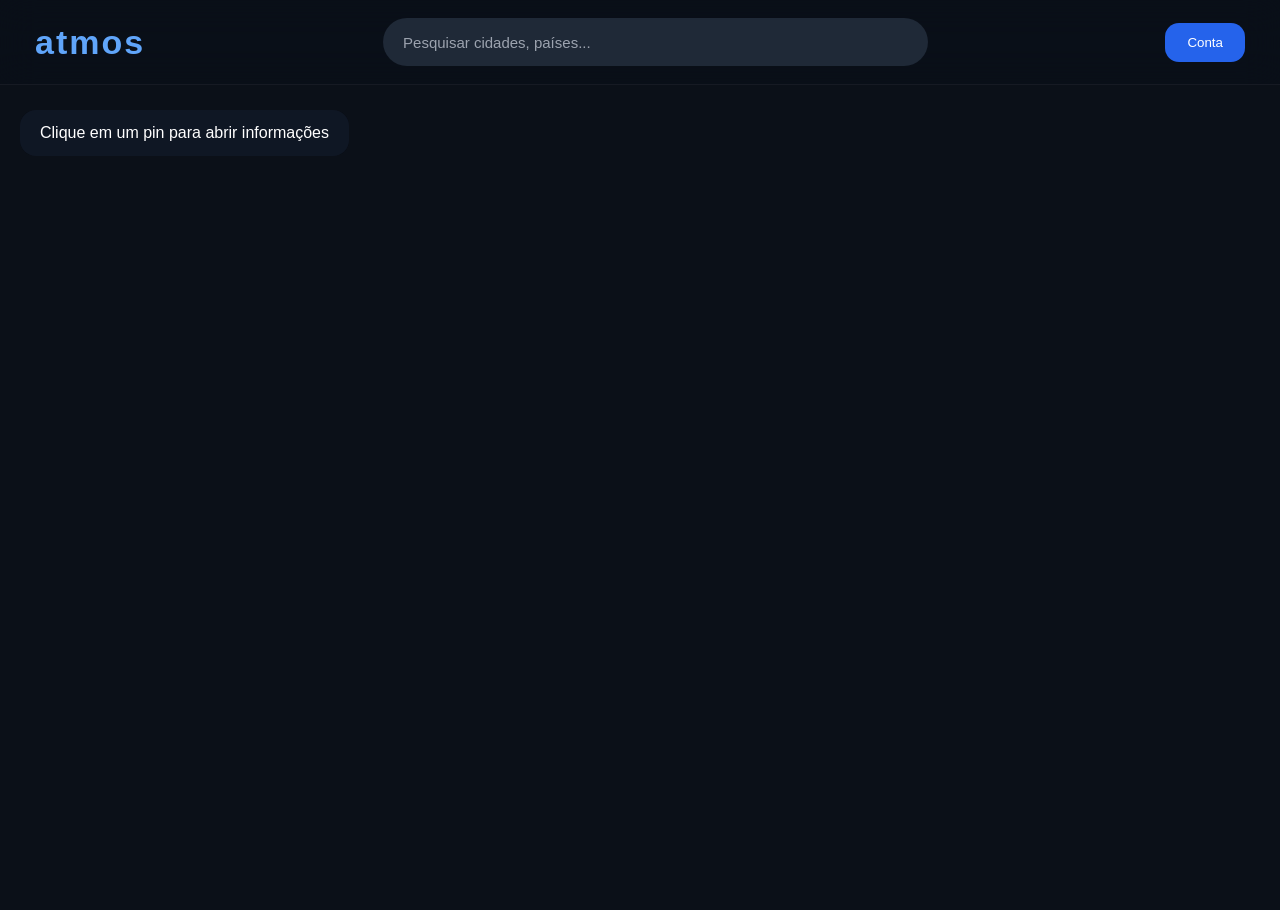
==== index.html @ 58d484d8 "primieira versão do atmos" ====
<!DOCTYPE html>
<html lang="pt-BR">

<head>

  <meta charset="UTF-8">

  <meta
    name="viewport"
    content="width=device-width, initial-scale=1.0"
  >

  <title>Atmos</title>

  <link
    rel="stylesheet"
    href="https://unpkg.com/leaflet/dist/leaflet.css"
  >

  <link
    rel="stylesheet"
    href="style.css"
  >

</head>

<body>

  <header class="navbar">

    <div class="logo-text">
      atmos
    </div>

    <input
      type="text"
      id="searchInput"
      placeholder="Pesquisar cidades, países..."
    >

    <div class="menu">

      <button class="account-btn">
        Conta
      </button>

    </div>

  </header>

  <div class="map-container">

    <div class="info-top">
      Clique em um pin para abrir informações
    </div>

    <div id="map"></div>

    <div
      class="floating-card"
      id="floatingCard"
    >

      <button id="closeCard">
        ✕
      </button>

      <img
        id="flag"
        src=""
        alt="Bandeira"
      >

      <h1 id="countryName">
        País
      </h1>

      <div class="card-grid">

        <div class="box">
          <span>Capital</span>
          <p id="capital">-</p>
        </div>

        <div class="box">
          <span>População</span>
          <p id="population">-</p>
        </div>

        <div class="box">
          <span>Região</span>
          <p id="region">-</p>
        </div>

        <div class="box">
          <span>Temperatura</span>
          <p id="temperature">-</p>
        </div>

        <div class="box">
          <span>Clima</span>
          <p id="weather">-</p>
        </div>

      </div>

    </div>

  </div>

  <script src="https://unpkg.com/leaflet/dist/leaflet.js"></script>

  <script src="script.js"></script>

</body>
</html>
---- style.css ----
*{
  margin:0;
  padding:0;
  box-sizing:border-box;
  font-family:Arial,sans-serif;
}

html,
body{
  width:100%;
  height:100%;
  overflow:hidden;
  background:#0b1018;
}

body{
  position:relative;
}

.navbar{

  width:100%;
  height:85px;

  position:absolute;

  top:0;
  left:0;

  z-index:9999;

  display:flex;
  align-items:center;
  justify-content:space-between;

  padding:0 35px;

  background:rgba(10,15,25,0.75);

  backdrop-filter:blur(18px);

  border-bottom:
    1px solid rgba(255,255,255,0.05);

}

.logo-text{

  font-size:34px;

  font-weight:700;

  letter-spacing:2px;

  color:#60a5fa;

  font-family:
    "Segoe UI",
    sans-serif;

}
#searchInput{

  width:45%;
  height:48px;

  border:none;
  outline:none;

  border-radius:30px;

  background:#1f2937;

  color:white;

  padding:0 20px;

  font-size:15px;

}

#searchInput::placeholder{
  color:#9ca3af;
}

.account-btn{

  border:none;

  background:#2563eb;

  color:white;

  padding:12px 22px;

  border-radius:14px;

  cursor:pointer;

}

.map-container{

  width:100%;
  height:100vh;

  position:relative;

}

#map{

  width:100%;
  height:100%;

}

/* INFO */

.info-top{

  position:absolute;

  top:110px;
  left:20px;

  z-index:999;

  background:rgba(17,24,39,0.92);

  color:white;

  padding:14px 20px;

  border-radius:16px;

  backdrop-filter:blur(10px);

}

/* CARD */

.floating-card{

  position:absolute;

  bottom:30px;
  left:50%;

  transform:
    translateX(-50%)
    translateY(40px);

  width:430px;

  background:rgba(17,24,39,0.96);

  border:1px solid rgba(255,255,255,0.08);

  border-radius:30px;

  padding:22px;

  color:white;

  z-index:9999;

  opacity:0;

  pointer-events:none;

  transition:0.4s;

}

.floating-card.active{

  opacity:1;

  transform:
    translateX(-50%)
    translateY(0px);

  pointer-events:auto;

}

.floating-card img{

  width:100%;
  height:190px;

  object-fit:cover;

  border-radius:18px;

  margin-bottom:15px;

}

.floating-card h1{

  margin-bottom:18px;

  font-size:28px;

}

.card-grid{

  display:grid;

  grid-template-columns:1fr 1fr;

  gap:15px;

}

.box{

  background:rgba(255,255,255,0.05);

  padding:14px;

  border-radius:18px;

}

.box span{

  color:#9ca3af;

  font-size:13px;

}

.box p{

  margin-top:6px;

  font-size:16px;

  font-weight:bold;

}

#closeCard{

  position:absolute;

  top:15px;
  right:15px;

  width:35px;
  height:35px;

  border:none;

  border-radius:50%;

  background:#ef4444;

  color:white;

  cursor:pointer;

}

.leaflet-control-attribution,
.leaflet-control-zoom{
  display:none;
}

/* PIN MODERNO */

.custom-pin{

  display:flex;
  align-items:center;
  justify-content:center;

}

.pin-glow{

  position:absolute;

  width:28px;
  height:28px;

  border-radius:50%;

  background:
    rgba(96,165,250,0.25);

  animation:
    pulse 2s infinite;

}

.pin-core{

  width:14px;
  height:14px;

  border-radius:50%;

  background:#60a5fa;

  border:3px solid white;

  box-shadow:
    0 0 18px rgba(96,165,250,0.9);

  position:relative;

  z-index:2;

}

@keyframes pulse{

  0%{

    transform:scale(1);

    opacity:1;

  }

  100%{

    transform:scale(2.4);

    opacity:0;

  }

}
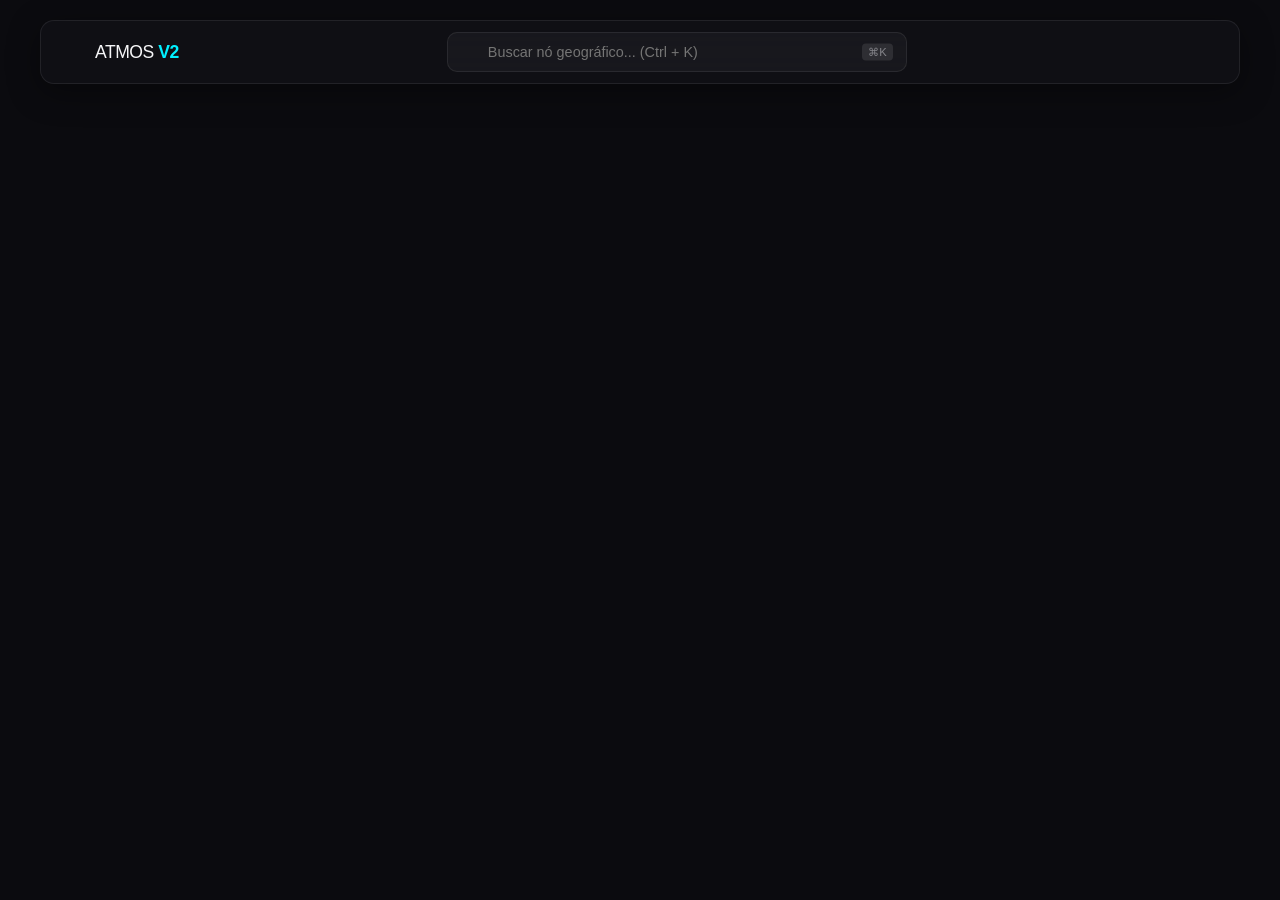
==== commit 53827709: "mudanças 2.0" ====
--- a/index.html
+++ b/index.html
@@ -1,116 +1,172 @@
 <!DOCTYPE html>
 <html lang="pt-BR">
+<head>
+    <meta charset="UTF-8">
+    <meta name="viewport" content="width=device-width, initial-scale=1.0">
+    <title>ATMOS V2 — Telemetria Meteorológica</title>
+    
+    <!-- Leaflet CSS (Mapas) -->
+    <link rel="stylesheet" href="https://unpkg.com/leaflet@1.9.4/dist/leaflet.css" />
+    <!-- Leaflet MarkerCluster CSS -->
+    <link rel="stylesheet" href="https://unpkg.com/leaflet.markercluster@1.4.1/dist/MarkerCluster.css" />
+    <link rel="stylesheet" href="https://unpkg.com/leaflet.markercluster@1.4.1/dist/MarkerCluster.Default.css" />
+    
+    <!-- Seu arquivo CSS local -->
+    <link rel="stylesheet" href="style.css">
 
-<head>
-
-  <meta charset="UTF-8">
-
-  <meta
-    name="viewport"
-    content="width=device-width, initial-scale=1.0"
-  >
-
-  <title>Atmos</title>
-
-  <link
-    rel="stylesheet"
-    href="https://unpkg.com/leaflet/dist/leaflet.css"
-  >
-
-  <link
-    rel="stylesheet"
-    href="style.css"
-  >
-
+    <link rel="manifest" href="manifest.json">
+<meta name="theme-color" content="#0b0b0f">
+<link rel="icon" href="icons/favicon.png">
 </head>
-
 <body>
 
-  <header class="navbar">
-
-    <div class="logo-text">
-      atmos
-    </div>
-
-    <input
-      type="text"
-      id="searchInput"
-      placeholder="Pesquisar cidades, países..."
-    >
-
-    <div class="menu">
-
-      <button class="account-btn">
-        Conta
-      </button>
-
-    </div>
-
-  </header>
-
-  <div class="map-container">
-
-    <div class="info-top">
-      Clique em um pin para abrir informações
-    </div>
-
+    <!-- MAPA CORE -->
     <div id="map"></div>
 
-    <div
-      class="floating-card"
-      id="floatingCard"
-    >
-
-      <button id="closeCard">
-        ✕
-      </button>
-
-      <img
-        id="flag"
-        src=""
-        alt="Bandeira"
-      >
-
-      <h1 id="countryName">
-        País
-      </h1>
-
-      <div class="card-grid">
-
-        <div class="box">
-          <span>Capital</span>
-          <p id="capital">-</p>
+    <!-- HEADER PRINCIPAL -->
+    <header class="main-header glass-panel">
+        <div class="logo">
+            <i data-lucide="globe"></i>
+            <span>ATMOS <strong>V2</strong></span>
+        </div>
+        
+        <div class="search-container">
+            <i data-lucide="search" class="search-icon"></i>
+            <input type="text" id="global-search" placeholder="Buscar nó geográfico... (Ctrl + K)">
+            <span class="keyboard-shortcut">⌘K</span>
+            
+            <!-- Dropdown de Sugestões -->
+            <div id="search-dropdown" class="search-dropdown glass-panel hidden"></div>
         </div>
 
-        <div class="box">
-          <span>População</span>
-          <p id="population">-</p>
+        <button id="toggle-favorites-panel" class="icon-btn">
+            <i data-lucide="layers"></i>
+            <div id="fav-count-badge" class="badge hidden">0</div>
+        </button>
+    </header>
+
+    <!-- SIDEBAR ESQUERDA: INFORMAÇÕES DO HUB -->
+    <aside id="info-sidebar" class="sidebar info-sidebar glass-panel sidebar-collapsed">
+        <!-- Skeleton Loading (Aparece enquanto carrega) -->
+        <div id="sidebar-skeleton" class="skeleton-container">
+            <div class="skeleton skeleton-title"></div>
+            <div class="skeleton skeleton-text"></div>
+            <div class="skeleton skeleton-box"></div>
+            <div class="skeleton skeleton-box"></div>
         </div>
 
-        <div class="box">
-          <span>Região</span>
-          <p id="region">-</p>
+        <!-- Conteúdo Ativo -->
+        <div id="sidebar-content" class="hidden">
+            <div class="sidebar-header">
+                <div class="location-header">
+                    <img id="panel-flag" src="" alt="Bandeira" class="country-flag">
+                    <div>
+                        <h2 id="panel-location-name">--</h2>
+                        <span id="panel-location-sub">--</span>
+                    </div>
+                </div>
+                <div class="header-actions">
+                    <button id="action-fav-btn" class="icon-btn"><i data-lucide="star"></i></button>
+                    <button id="close-sidebar-btn" class="icon-btn"><i data-lucide="x"></i></button>
+                </div>
+            </div>
+
+            <!-- Navegação por Abas (Tabs) -->
+            <nav class="tabs">
+                <button class="tab-btn active" data-tab="geo"><i data-lucide="info"></i>Geografia</button>
+                <button class="tab-btn" data-tab="weather"><i data-lucide="cloud-sun"></i>Clima</button>
+                <button class="tab-btn" data-tab="analytics"><i data-lucide="line-chart"></i>Analytics</button>
+            </nav>
+
+            <!-- Container das Abas -->
+            <div class="tab-container">
+                
+                <!-- Tab 1: Geografia -->
+                <div id="tab-content-geo" class="tab-pane active">
+                    <ul class="data-list">
+                        <li><span>Capital</span> <strong id="geo-capital">--</strong></li>
+                        <li><span>População</span> <strong id="geo-population">--</strong></li>
+                        <li><span>Área Territorial</span> <strong id="geo-area">--</strong></li>
+                        <li><span>Fuso Horário</span> <strong id="geo-timezone">--</strong></li>
+                        <li><span>Moeda Corrente</span> <strong id="geo-currency">--</strong></li>
+                        <li><span>Idioma Oficial</span> <strong id="geo-languages">--</strong></li>
+                    </ul>
+                </div>
+
+                <!-- Tab 2: Clima -->
+                <div id="tab-content-weather" class="tab-pane">
+                    <div class="weather-hero">
+                        <img id="we-icon" src="" alt="Weather Icon">
+                        <div class="temp-display">
+                            <h1 id="we-temp">--</h1><span>°C</span>
+                        </div>
+                        <span id="we-description" class="weather-desc">--</span>
+                    </div>
+                    <ul class="data-list grid-list">
+                        <li><div><span>Sensação</span><br><strong id="we-feels">--</strong>°C</div></li>
+                        <li><div><span>Umidade</span><br><strong id="we-humidity">--</strong>%</div></li>
+                        <li><div><span>Vento</span><br><strong id="we-wind">--</strong> km/h</div></li>
+                        <li><div><span>Pressão</span><br><strong id="we-pressure">--</strong> hPa</div></li>
+                    </ul>
+                </div>
+
+                <!-- Tab 3: Analytics -->
+                <div id="tab-content-analytics" class="tab-pane">
+                    <div class="chart-container">
+                        <div class="chart-title">Projeção Térmica (Próximas Horas)</div>
+                        <canvas id="analyticsChart" width="100" height="60"></canvas>
+                    </div>
+                </div>
+
+            </div>
         </div>
+    </aside>
 
-        <div class="box">
-          <span>Temperatura</span>
-          <p id="temperature">-</p>
+    <!-- SIDEBAR DIREITA: WORKSPACE / FAVORITOS -->
+    <aside id="favorites-sidebar" class="sidebar favorites-sidebar glass-panel sidebar-collapsed">
+        <div class="sidebar-header">
+            <div>
+                <h2>Workspace</h2>
+                <span>Gerenciamento de Nós (<span id="fav-count-text">0</span>)</span>
+            </div>
         </div>
+        
+        <div class="fav-sections">
+            <!-- Seção de Favoritos -->
+            <div class="fav-section">
+                <h3><i data-lucide="star"></i> Hubs Sincronizados</h3>
+                <ul id="fav-list-container" class="item-list">
+                    <li class="empty-state">Nenhum hub favoritado</li>
+                </ul>
+            </div>
 
-        <div class="box">
-          <span>Clima</span>
-          <p id="weather">-</p>
+            <!-- Seção de Histórico -->
+            <div class="fav-section">
+                <h3><i data-lucide="clock"></i> Histórico Recente</h3>
+                <ul id="history-list-container" class="item-list">
+                    <li class="empty-state">Nenhum histórico detectado</li>
+                </ul>
+            </div>
         </div>
+    </aside>
 
-      </div>
+    <!-- TOAST NOTIFICATIONS CONTAINER -->
+    <div id="toast-container" class="toast-container"></div>
 
-    </div>
+    <!-- DEPENDÊNCIAS DE SCRIPTS EXTERNOS (LEAFLET, CHARTJS, LUCIDE ICONS) -->
+    <script src="https://unpkg.com/leaflet@1.9.4/dist/leaflet.js"></script>
+    <script src="https://unpkg.com/leaflet.markercluster@1.4.1/dist/leaflet.markercluster.js"></script>
+    <script src="https://cdn.jsdelivr.net/npm/chart.js"></script>
+    <script src="https://unpkg.com/lucide@latest"></script>
 
-  </div>
-
-  <script src="https://unpkg.com/leaflet/dist/leaflet.js"></script>
-
-  <script src="script.js"></script>
-
+    <!-- Seu arquivo JavaScript local -->
+    <script src="script.js"></script>
+    <script>
+if ("serviceWorker" in navigator) {
+    window.addEventListener("load", () => {
+        navigator.serviceWorker.register("./sw.js");
+    });
+}
+</script>
 </body>
 </html>
--- a/style.css
+++ b/style.css
@@ -1,339 +1,444 @@
-*{
-  margin:0;
-  padding:0;
-  box-sizing:border-box;
-  font-family:Arial,sans-serif;
-}
-
-html,
-body{
-  width:100%;
-  height:100%;
-  overflow:hidden;
-  background:#0b1018;
-}
-
-body{
-  position:relative;
-}
-
-.navbar{
-
-  width:100%;
-  height:85px;
-
-  position:absolute;
-
-  top:0;
-  left:0;
-
-  z-index:9999;
-
-  display:flex;
-  align-items:center;
-  justify-content:space-between;
-
-  padding:0 35px;
-
-  background:rgba(10,15,25,0.75);
-
-  backdrop-filter:blur(18px);
-
-  border-bottom:
-    1px solid rgba(255,255,255,0.05);
-
-}
-
-.logo-text{
-
-  font-size:34px;
-
-  font-weight:700;
-
-  letter-spacing:2px;
-
-  color:#60a5fa;
-
-  font-family:
-    "Segoe UI",
-    sans-serif;
-
-}
-#searchInput{
-
-  width:45%;
-  height:48px;
-
-  border:none;
-  outline:none;
-
-  border-radius:30px;
-
-  background:#1f2937;
-
-  color:white;
-
-  padding:0 20px;
-
-  font-size:15px;
-
-}
-
-#searchInput::placeholder{
-  color:#9ca3af;
-}
-
-.account-btn{
-
-  border:none;
-
-  background:#2563eb;
-
-  color:white;
-
-  padding:12px 22px;
-
-  border-radius:14px;
-
-  cursor:pointer;
-
-}
-
-.map-container{
-
-  width:100%;
-  height:100vh;
-
-  position:relative;
-
-}
-
-#map{
-
-  width:100%;
-  height:100%;
-
-}
-
-/* INFO */
-
-.info-top{
-
-  position:absolute;
-
-  top:110px;
-  left:20px;
-
-  z-index:999;
-
-  background:rgba(17,24,39,0.92);
-
-  color:white;
-
-  padding:14px 20px;
-
-  border-radius:16px;
-
-  backdrop-filter:blur(10px);
-
-}
-
-/* CARD */
-
-.floating-card{
-
-  position:absolute;
-
-  bottom:30px;
-  left:50%;
-
-  transform:
-    translateX(-50%)
-    translateY(40px);
-
-  width:430px;
-
-  background:rgba(17,24,39,0.96);
-
-  border:1px solid rgba(255,255,255,0.08);
-
-  border-radius:30px;
-
-  padding:22px;
-
-  color:white;
-
-  z-index:9999;
-
-  opacity:0;
-
-  pointer-events:none;
-
-  transition:0.4s;
-
-}
-
-.floating-card.active{
-
-  opacity:1;
-
-  transform:
-    translateX(-50%)
-    translateY(0px);
-
-  pointer-events:auto;
-
-}
-
-.floating-card img{
-
-  width:100%;
-  height:190px;
-
-  object-fit:cover;
-
-  border-radius:18px;
-
-  margin-bottom:15px;
-
-}
-
-.floating-card h1{
-
-  margin-bottom:18px;
-
-  font-size:28px;
-
-}
-
-.card-grid{
-
-  display:grid;
-
-  grid-template-columns:1fr 1fr;
-
-  gap:15px;
-
-}
-
-.box{
-
-  background:rgba(255,255,255,0.05);
-
-  padding:14px;
-
-  border-radius:18px;
-
-}
-
-.box span{
-
-  color:#9ca3af;
-
-  font-size:13px;
-
-}
-
-.box p{
-
-  margin-top:6px;
-
-  font-size:16px;
-
-  font-weight:bold;
-
-}
-
-#closeCard{
-
-  position:absolute;
-
-  top:15px;
-  right:15px;
-
-  width:35px;
-  height:35px;
-
-  border:none;
-
-  border-radius:50%;
-
-  background:#ef4444;
-
-  color:white;
-
-  cursor:pointer;
-
-}
-
-.leaflet-control-attribution,
-.leaflet-control-zoom{
-  display:none;
-}
-
-/* PIN MODERNO */
-
-.custom-pin{
-
-  display:flex;
-  align-items:center;
-  justify-content:center;
-
-}
-
-.pin-glow{
-
-  position:absolute;
-
-  width:28px;
-  height:28px;
-
-  border-radius:50%;
-
-  background:
-    rgba(96,165,250,0.25);
-
-  animation:
-    pulse 2s infinite;
-
-}
-
-.pin-core{
-
-  width:14px;
-  height:14px;
-
-  border-radius:50%;
-
-  background:#60a5fa;
-
-  border:3px solid white;
-
-  box-shadow:
-    0 0 18px rgba(96,165,250,0.9);
-
-  position:relative;
-
-  z-index:2;
-
-}
-
-@keyframes pulse{
-
-  0%{
-
-    transform:scale(1);
-
-    opacity:1;
-
-  }
-
-  100%{
-
-    transform:scale(2.4);
-
-    opacity:0;
-
-  }
-
+/**
+ * ATMOS V2 — SYSTEM ARCHITECTURE STYLE
+ * Design System baseado em Glassmorphism, Dark Mode e Design de Alta Performance (Linear/Stripe)
+ */
+
+:root {
+    /* Paleta de Cores (Cromia Avançada) */
+    --bg-main: #0b0b0f;
+    --bg-glass: rgba(18, 18, 24, 0.7);
+    --border-glass: rgba(255, 255, 255, 0.08);
+    --border-glass-glow: rgba(0, 240, 255, 0.3);
+    
+    --text-primary: #f5f5f7;
+    --text-secondary: #86868b;
+    --accent: #00f0ff;
+    --accent-gradient: linear-gradient(135deg, #00f0ff 0%, #0071e3 100%);
+    
+    --success: #30d158;
+    --info: #0a84ff;
+    
+    /* Efeitos e Transições */
+    --blur-radius: 16px;
+    --radius-lg: 14px;
+    --radius-md: 10px;
+    --transition-smooth: all 0.3s cubic-bezier(0.25, 0.8, 0.25, 1);
+}
+
+/* 1. RESET E CONFIGURAÇÕES BASE */
+* {
+    margin: 0;
+    padding: 0;
+    box-sizing: border-box;
+    font-family: -apple-system, BlinkMacSystemFont, "Segoe UI", Roboto, Helvetica, Arial, sans-serif;
+}
+
+body {
+    background-color: var(--bg-main);
+    color: var(--text-primary);
+    overflow: hidden;
+    width: 100vw;
+    height: 100vh;
+}
+
+/* Glassmorphism Component Base */
+.glass-panel {
+    background: var(--bg-glass);
+    backdrop-filter: blur(var(--blur-radius));
+    -webkit-backdrop-filter: blur(var(--blur-radius));
+    border: 1px solid var(--border-glass);
+    box-shadow: 0 8px 32px 0 rgba(0, 0, 0, 0.37);
+}
+
+/* 2. MAPA CORE (LEAFLET OVERRIDE) */
+#map {
+    position: absolute;
+    top: 0;
+    left: 0;
+    width: 100%;
+    height: 100%;
+    z-index: 1 !important;
+}
+
+/* Custom Pulsing Markers */
+.atmos-custom-marker {
+    background: var(--accent);
+    border: 2px solid #fff;
+    border-radius: 50%;
+    box-shadow: 0 0 12px var(--accent);
+    cursor: pointer;
+}
+.marker-pulse-wrapper {
+    position: absolute;
+    width: 100%;
+    height: 100%;
+    border-radius: 50%;
+    background: rgba(0, 240, 255, 0.4);
+    animation: markerPulse 2s infinite ease-out;
+}
+@keyframes markerPulse {
+    0% { transform: scale(1); opacity: 1; }
+    100% { transform: scale(3); opacity: 0; }
+}
+
+/* 3. HEADER PRINCIPAL */
+.main-header {
+    position: absolute;
+    top: 20px;
+    left: 50%;
+    transform: translateX(-50%);
+    width: calc(100% - 40px);
+    max-width: 1200px;
+    height: 64px;
+    border-radius: var(--radius-lg);
+    z-index: 100 !important;
+    display: flex;
+    align-items: center;
+    justify-content: space-between;
+    padding: 0 24px;
+    transition: var(--transition-smooth);
+}
+
+.logo {
+    display: flex;
+    align-items: center;
+    gap: 10px;
+    font-size: 1.1rem;
+    letter-spacing: -0.5px;
+}
+.logo i { color: var(--accent); width: 20px; }
+.logo strong { color: var(--accent); }
+
+/* Barra de Busca Avançada */
+.search-container {
+    position: relative;
+    width: 40%;
+    min-width: 280px;
+}
+.search-icon {
+    position: absolute;
+    left: 14px;
+    top: 50%;
+    transform: translateY(-50%);
+    color: var(--text-secondary);
+    width: 16px;
+    pointer-events: none;
+}
+#global-search {
+    width: 100%;
+    height: 40px;
+    background: rgba(255, 255, 255, 0.04);
+    border: 1px solid var(--border-glass);
+    border-radius: var(--radius-md);
+    padding: 0 40px;
+    color: var(--text-primary);
+    font-size: 0.9rem;
+    transition: var(--transition-smooth);
+}
+#global-search:focus {
+    outline: none;
+    border-color: var(--accent);
+    background: rgba(255, 255, 255, 0.08);
+    box-shadow: 0 0 0 3px rgba(0, 240, 255, 0.15);
+}
+.keyboard-shortcut {
+    position: absolute;
+    right: 14px;
+    top: 50%;
+    transform: translateY(-50%);
+    background: rgba(255, 255, 255, 0.1);
+    border-radius: 4px;
+    padding: 2px 6px;
+    font-size: 0.7rem;
+    color: var(--text-secondary);
+    pointer-events: none;
+}
+
+/* Dropdown de Sugestões */
+.search-dropdown {
+    position: absolute;
+    top: 48px;
+    left: 0;
+    width: 100%;
+    border-radius: var(--radius-md);
+    max-height: 300px;
+    overflow-y: auto;
+    z-index: 100;
+}
+.suggestion-item {
+    padding: 12px 16px;
+    display: flex;
+    justify-content: space-between;
+    align-items: center;
+    cursor: pointer;
+    transition: var(--transition-smooth);
+    border-bottom: 1px solid rgba(255,255,255,0.02);
+}
+.suggestion-item:hover { background: rgba(255, 255, 255, 0.05); }
+.suggestion-main { display: flex; flex-direction: column; }
+.suggestion-title { font-size: 0.9rem; font-weight: 500; }
+.suggestion-sub { font-size: 0.75rem; color: var(--text-secondary); }
+.suggestion-type { font-size: 0.7rem; background: rgba(0,240,255,0.1); color: var(--accent); padding: 2px 6px; border-radius: 4px; }
+
+/* Botões de Ícones Generificados */
+.icon-btn {
+    background: transparent;
+    border: none;
+    color: var(--text-primary);
+    cursor: pointer;
+    width: 40px;
+    height: 40px;
+    border-radius: var(--radius-md);
+    display: flex;
+    align-items: center;
+    justify-content: center;
+    position: relative;
+    transition: var(--transition-smooth);
+}
+.icon-btn:hover { background: rgba(255, 255, 255, 0.06); color: var(--accent); }
+.badge {
+    position: absolute;
+    top: 4px;
+    right: 4px;
+    background: var(--accent);
+    color: #000;
+    font-size: 0.65rem;
+    font-weight: bold;
+    min-width: 16px;
+    height: 16px;
+    border-radius: 50%;
+    display: flex;
+    align-items: center;
+    justify-content: center;
+}
+
+/* 4. SIDEBARS (ARQUITETURA COMPARTILHADA) */
+.sidebar {
+    position: absolute;
+    bottom: 20px;
+    height: calc(100vh - 124px);
+    width: 380px;
+    border-radius: var(--radius-lg);
+    z-index: 100 !important;
+    transition: transform 0.4s cubic-bezier(0.25, 1, 0.5, 1), opacity 0.3s ease;
+    display: flex;
+    flex-direction: column;
+    padding: 24px;
+}
+.info-sidebar { left: 20px; transform: translateX(0); opacity: 1; }
+.favorites-sidebar { right: 20px; transform: translateX(0); opacity: 1; }
+
+/* Estados de Colapso (Escondidas) */
+.info-sidebar.sidebar-collapsed { transform: translateX(-420px); opacity: 0; pointer-events: none; }
+.favorites-sidebar.sidebar-collapsed { transform: translateX(420px); opacity: 0; pointer-events: none; }
+
+.sidebar-header {
+    display: flex;
+    justify-content: space-between;
+    align-items: flex-start;
+    margin-bottom: 20px;
+}
+.location-header { display: flex; align-items: center; gap: 14px; }
+.country-flag { width: 36px; height: auto; border-radius: 4px; box-shadow: 0 2px 8px rgba(0,0,0,0.4); }
+.sidebar-header h2 { font-size: 1.4rem; font-weight: 600; letter-spacing: -0.5px; }
+.sidebar-header span { font-size: 0.8rem; color: var(--text-secondary); }
+.header-actions { display: flex; gap: 4px; }
+
+/* 5. ARQUITETURA DE NAVEGAÇÃO INTERNA (TABS) */
+.tabs {
+    display: flex;
+    background: rgba(0, 0, 0, 0.2);
+    border-radius: var(--radius-md);
+    padding: 4px;
+    margin-bottom: 20px;
+    border: 1px solid rgba(255,255,255,0.02);
+}
+.tab-btn {
+    flex: 1;
+    background: transparent;
+    border: none;
+    color: var(--text-secondary);
+    padding: 8px 0;
+    font-size: 0.8rem;
+    font-weight: 500;
+    cursor: pointer;
+    border-radius: 6px;
+    display: flex;
+    align-items: center;
+    justify-content: center;
+    gap: 6px;
+    transition: var(--transition-smooth);
+}
+.tab-btn i { width: 14px; }
+.tab-btn:hover { color: var(--text-primary); }
+.tab-btn.active {
+    background: rgba(255, 255, 255, 0.08);
+    color: var(--accent);
+    box-shadow: 0 2px 8px rgba(0,0,0,0.2);
+}
+
+.tab-container { flex: 1; overflow-y: auto; position: relative; }
+.tab-pane {
+    display: none;
+    position: absolute;
+    width: 100%;
+    height: 100%;
+    animation: fadeIn 0.3s ease-out forwards;
+}
+.tab-pane.active { display: block; }
+
+@keyframes fadeIn {
+    from { opacity: 0; transform: translateY(4px); }
+    to { opacity: 1; transform: translateY(0); }
+}
+
+/* 6. COMPONENTES INTERNOS DE DADOS */
+.data-list {
+    list-style: none;
+    display: flex;
+    flex-direction: column;
+    gap: 12px;
+}
+.data-list li {
+    display: flex;
+    justify-content: space-between;
+    align-items: center;
+    padding: 12px 14px;
+    background: rgba(255,255,255,0.02);
+    border: 1px solid rgba(255,255,255,0.03);
+    border-radius: var(--radius-md);
+}
+.data-list span { font-size: 0.85rem; color: var(--text-secondary); }
+.data-list strong { font-size: 0.9rem; font-weight: 500; color: var(--text-primary); }
+
+/* Custom Layout Grid para Clima */
+.grid-list { display: grid; grid-template-columns: 1fr 1fr; gap: 10px; }
+
+/* Weather View Hero */
+.weather-hero {
+    display: flex;
+    flex-direction: column;
+    align-items: center;
+    padding: 16px 0 24px 0;
+    border-bottom: 1px solid rgba(255,255,255,0.05);
+    margin-bottom: 16px;
+}
+.weather-hero img { width: 72px; height: 72px; filter: drop-shadow(0 4px 12px rgba(0,240,255,0.2)); }
+.temp-display { display: flex; align-items: flex-start; }
+.temp-display h1 { font-size: 3.5rem; font-weight: 300; line-height: 1; letter-spacing: -2px; }
+.temp-display span { font-size: 1.2rem; color: var(--accent); margin-top: 6px; font-weight: bold; }
+.weather-desc { font-size: 0.85rem; color: var(--text-secondary); text-transform: capitalize; margin-top: 4px; }
+
+/* Analytics View */
+.chart-container {
+    background: rgba(0, 0, 0, 0.15);
+    border-radius: var(--radius-md);
+    padding: 16px;
+    border: 1px solid rgba(255,255,255,0.02);
+}
+.chart-title { font-size: 0.75rem; text-transform: uppercase; color: var(--text-secondary); letter-spacing: 0.5px; margin-bottom: 14px; }
+
+.chart-container canvas {
+    width: 100% !important;
+    height: auto !important;
+    display: block;
+}
+
+/* 7. SECÇÕES DE FAVORITOS E WORKSPACE */
+.sub-badge { font-size: 0.75rem; background: rgba(255,255,255,0.06); padding: 4px 8px; border-radius: 20px; color: var(--text-secondary); }
+.fav-sections { display: flex; flex-direction: column; gap: 24px; flex: 1; overflow-y: auto; }
+.fav-section h3 { font-size: 0.8rem; text-transform: uppercase; color: var(--text-secondary); letter-spacing: 0.5px; margin-bottom: 12px; display: flex; align-items: center; gap: 6px; }
+.fav-section h3 i { width: 12px; }
+
+.item-list { list-style: none; display: flex; flex-direction: column; gap: 8px; }
+.fav-item {
+    display: flex;
+    justify-content: space-between;
+    align-items: center;
+    padding: 14px;
+    background: rgba(255,255,255,0.02);
+    border: 1px solid rgba(255,255,255,0.04);
+    border-radius: var(--radius-md);
+    cursor: pointer;
+    transition: var(--transition-smooth);
+}
+.fav-item:hover {
+    background: rgba(255, 255, 255, 0.05);
+    border-color: rgba(0, 240, 255, 0.2);
+}
+.fav-item-info h4 { font-size: 0.9rem; font-weight: 500; }
+.fav-item-info p { font-size: 0.75rem; color: var(--text-secondary); margin-top: 2px; }
+.fav-item i { color: var(--text-secondary); opacity: 0; transition: var(--transition-smooth); }
+.fav-item:hover i { opacity: 1; color: var(--accent); }
+
+.empty-state { text-align: center; color: var(--text-secondary); font-size: 0.8rem; padding: 20px 0; border: 1px dashed rgba(255,255,255,0.05); border-radius: var(--radius-md); }
+
+/* 8. SKELETON ANIMATIONS */
+.skeleton-container { display: flex; flex-direction: column; gap: 14px; }
+.skeleton {
+    background: linear-gradient(90deg, rgba(255,255,255,0.03) 25%, rgba(255,255,255,0.08) 50%, rgba(255,255,255,0.03) 75%);
+    background-size: 200% 100%;
+    animation: loadingPulse 1.5s infinite;
+    border-radius: 4px;
+}
+.skeleton-title { width: 50%; height: 24px; }
+.skeleton-text { width: 80%; height: 14px; }
+.skeleton-box { width: 100%; height: 48px; border-radius: var(--radius-md); }
+
+@keyframes loadingPulse {
+    0% { background-position: 200% 0; }
+    100% { background-position: -200% 0; }
+}
+
+/* 9. TOAST NOTIFICATIONS MICROSYSTEM */
+.toast-container {
+    position: absolute;
+    bottom: 30px;
+    left: 50%;
+    transform: translateX(-50%);
+    z-index: 1000 !important;
+    display: flex;
+    flex-direction: column;
+    gap: 10px;
+    pointer-events: none;
+}
+.toast {
+    background: rgba(10, 10, 14, 0.9);
+    border: 1px solid var(--border-glass);
+    backdrop-filter: blur(8px);
+    padding: 12px 20px;
+    border-radius: var(--radius-md);
+    color: var(--text-primary);
+    font-size: 0.85rem;
+    display: flex;
+    align-items: center;
+    gap: 10px;
+    box-shadow: 0 10px 25px rgba(0,0,0,0.5);
+    transform: translateY(20px);
+    opacity: 0;
+    transition: all 0.4s cubic-bezier(0.175, 0.885, 0.32, 1.275);
+    pointer-events: auto;
+}
+.toast i { width: 16px; }
+.toast.show { transform: translateY(0); opacity: 1; }
+.toast.success { border-color: rgba(48, 209, 88, 0.4); }
+.toast.success i { color: var(--success); }
+.toast.info { border-color: rgba(10, 132, 255, 0.4); }
+.toast.info i { color: var(--info); }
+
+/* ==========================================================================
+   AMARRAÇÕES CRÍTICAS DE VISIBILIDADE (ENGINE LINK)
+   ========================================================================== */
+
+/* Regra absoluta para controle via JS */
+.hidden { 
+    display: none !important; 
+}
+
+/* Quando o conteúdo ativo acorda, ele assume layout flexível */
+#sidebar-content:not(.hidden) {
+    display: flex !important;
+    flex-direction: column;
+    height: 100%;
+    width: 100%;
 }
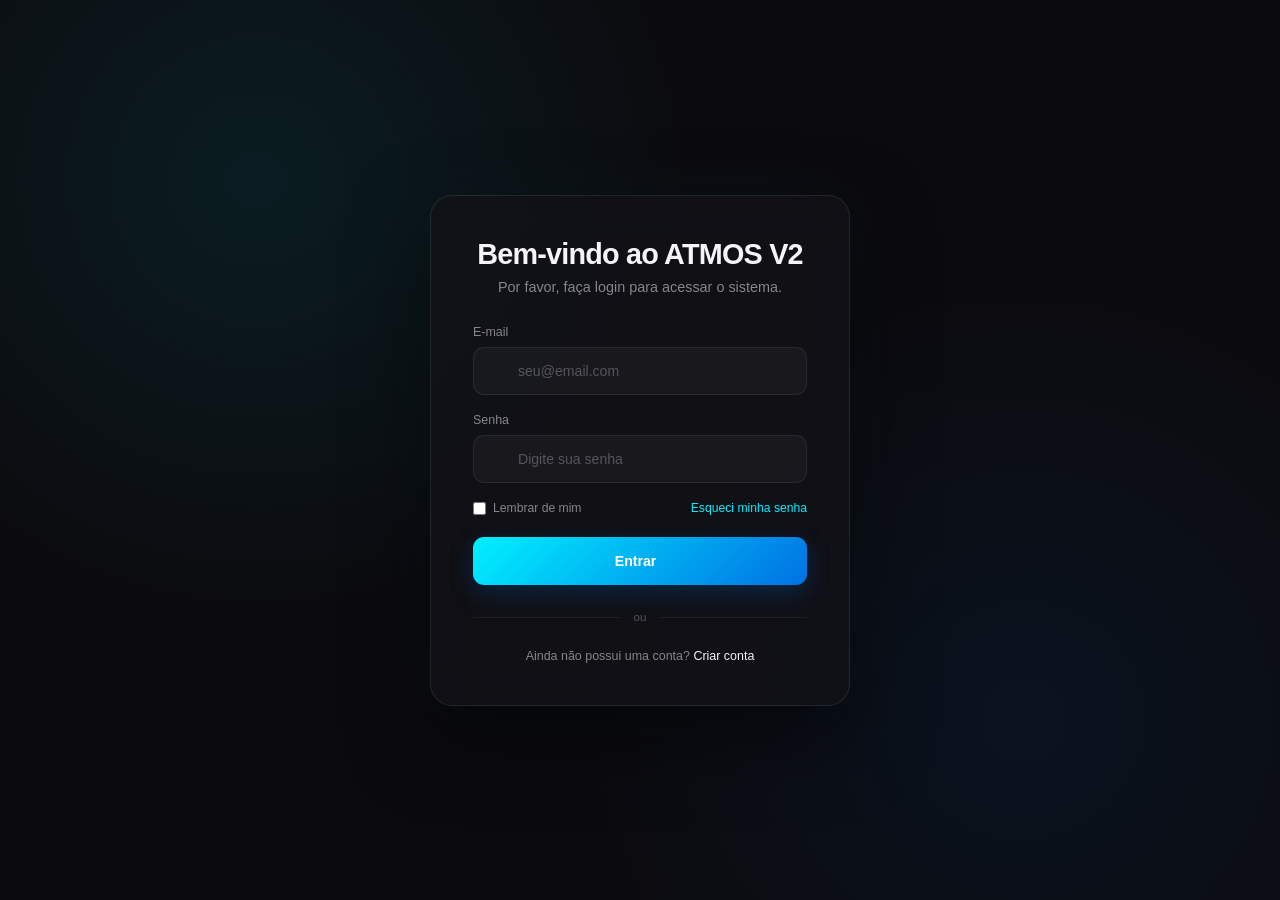
==== commit df372487: "feat(login): overlay persistente e validação cliente-side" ====
--- a/index.html
+++ b/index.html
@@ -20,6 +20,88 @@
 </head>
 <body>
 
+ <div id="login-screen">
+    <div class="login-card">
+
+    <div class="login-header">
+    <h1>Bem-vindo ao ATMOS V2</h1>
+    <p>Por favor, faça login para acessar o sistema.</p>
+</div>
+
+
+
+        <form id="login-form">
+
+            <div class="input-group">
+                <label for="login-email">E-mail</label>
+
+                <div class="input-wrapper">
+                    <i data-lucide="mail"></i>
+                    <input
+                        type="email"
+                        id="login-email"
+                        placeholder="seu@email.com"
+                        autocomplete="email"
+                        required
+                    >
+                </div>
+            </div>
+
+            <div class="input-group">
+                <label for="login-password">Senha</label>
+
+                <div class="input-wrapper">
+                    <i data-lucide="lock"></i>
+
+                    <input
+                        type="password"
+                        id="login-password"
+                        placeholder="Digite sua senha"
+                        autocomplete="current-password"
+                        required
+                    >
+
+                    <button
+                        type="button"
+                        id="toggle-password"
+                        class="password-toggle"
+                        aria-label="Mostrar senha"
+                    >
+                        <i data-lucide="eye"></i>
+                    </button>
+                </div>
+            </div>
+
+            <div class="login-options">
+                <label class="remember-me">
+                    <input type="checkbox" id="remember-me">
+                    <span>Lembrar de mim</span>
+                </label>
+
+                <button type="button" class="forgot-password">
+                    Esqueci minha senha
+                </button>
+            </div>
+
+            <button type="submit" id="login-button" class="login-submit">
+                <span>Entrar</span>
+                <i data-lucide="arrow-right"></i>
+            </button>
+
+        </form>
+
+        <div class="login-divider">
+            <span>ou</span>
+        </div>
+
+        <p class="create-account">
+            Ainda não possui uma conta?
+            <button type="button">Criar conta</button>
+        </p>
+
+    </div>
+</div>
+
     <!-- MAPA CORE -->
     <div id="map"></div>
 
--- a/style.css
+++ b/style.css
@@ -441,4 +441,512 @@
     flex-direction: column;
     height: 100%;
     width: 100%;
+}
+
+/* ==========================================================================
+   OTIMIZAÇÃO DE RESPONSIVIDADE (MOBILE & TABLET CORE)
+   ========================================================================== */
+
+@media (max-width: 768px) {
+    /* 1. Header Compacto */
+    .main-header {
+        top: 10px;
+        width: calc(100% - 20px);
+        height: 56px;
+        padding: 0 12px;
+    }
+
+    .logo span {
+        display: none; /* Esconde o texto "ATMOS V2" para poupar espaço */
+    }
+
+    .search-container {
+        width: 70%;
+        min-width: unset;
+    }
+
+    #global-search {
+        height: 36px;
+        padding: 0 12px 0 32px;
+        font-size: 0.85rem;
+    }
+
+    .search-icon {
+        left: 10px;
+    }
+
+    .keyboard-shortcut {
+        display: none; /* Atalhos de teclado não fazem sentido no mobile */
+    }
+
+    /* 2. Sidebars Convertidas em Bottom Sheets (Painéis Inferiores) */
+    .sidebar {
+        position: absolute;
+        bottom: 0;
+        left: 0 !important;
+        right: 0 !important;
+        width: 100% !important;
+        height: 50vh; /* Ocupa metade da tela */
+        border-radius: var(--radius-lg) var(--radius-lg) 0 0; /* Arredonda só em cima */
+        padding: 16px;
+        transform: translateY(100%); /* Retraído para baixo */
+        transition: transform 0.4s cubic-bezier(0.25, 1, 0.5, 1), opacity 0.3s ease;
+    }
+
+    /* Estados de Ativação no Mobile */
+    .info-sidebar.sidebar-collapsed,
+    .favorites-sidebar.sidebar-collapsed {
+        transform: translateY(100%) !important;
+        opacity: 0;
+    }
+
+    .info-sidebar:not(.sidebar-collapsed),
+    .favorites-sidebar:not(.sidebar-collapsed) {
+        transform: translateY(0) !important;
+        opacity: 1;
+    }
+
+    /* 3. Ajustes de Layout Interno */
+    .grid-list {
+        grid-template-columns: 1fr 1fr; /* Mantém duas colunas, mas diminui o padding */
+    }
+
+    .data-list li {
+        padding: 8px 10px;
+    }
+
+    .weather-hero {
+        padding: 8px 0 16px 0;
+    }
+
+    .temp-display h1 {
+        font-size: 2.8rem;
+    }
+
+    /* Controla a altura do gráfico para não quebrar a aba */
+    .chart-container {
+        padding: 10px;
+    }
+    
+    /* Afasta o controle do Leaflet se necessário */
+    .leaflet-bottom {
+        bottom: 52vh !important; /* Joga os créditos do mapa para cima do painel quando aberto */
+        transition: var(--transition-smooth);
+    }
+}
+
+@media (max-width: 480px) {
+    /* Ajuste fino para telas ultra-pequenas */
+    .sidebar {
+        height: 60vh; /* Dá um pouco mais de margem para o conteúdo respirar */
+    }
+    
+    .grid-list {
+        grid-template-columns: 1fr; /* Vira uma coluna única se a tela for muito estreita */
+    }
+}
+
+/* =========================================
+   ATMOS V2 — LOGIN
+   ========================================= */
+
+#login-screen {
+    position: fixed;
+    inset: 0;
+    z-index: 99999;
+
+    display: flex;
+    align-items: center;
+    justify-content: center;
+
+    background:
+        radial-gradient(
+            circle at 20% 20%,
+            rgba(0, 240, 255, 0.08),
+            transparent 35%
+        ),
+        radial-gradient(
+            circle at 80% 80%,
+            rgba(0, 113, 227, 0.08),
+            transparent 35%
+        ),
+        #0b0b0f;
+
+    padding: 24px;
+}
+
+.login-card {
+    width: 100%;
+    max-width: 420px;
+
+    padding: 42px;
+
+    background: rgba(18, 18, 24, 0.72);
+    border: 1px solid rgba(255, 255, 255, 0.09);
+    border-radius: 22px;
+
+    backdrop-filter: blur(24px);
+    -webkit-backdrop-filter: blur(24px);
+
+    box-shadow:
+        0 30px 80px rgba(0, 0, 0, 0.55),
+        0 0 80px rgba(0, 240, 255, 0.04);
+
+    animation: loginAppear 0.6s ease forwards;
+
+    z-index: 100000;
+}
+
+/* When the app is locked by the login screen, visually de-emphasize and disable interaction */
+.app-locked #map,
+.app-locked .main-header,
+.app-locked .sidebar,
+.app-locked .fav-sections,
+.app-locked .icon-btn,
+.app-locked button,
+.app-locked a,
+.app-locked input,
+.app-locked textarea {
+    pointer-events: none !important;
+    user-select: none !important;
+}
+
+.app-locked #map {
+    filter: blur(3px) grayscale(10%);
+    opacity: 0.55;
+}
+
+.app-locked .main-header,
+.app-locked .sidebar {
+    opacity: 0.7;
+}
+
+/* Campos com erro e pequenas animações de feedback */
+.input-error {
+    border-color: #ff6b6b !important;
+    box-shadow: 0 0 0 3px rgba(255,107,107,0.08) !important;
+}
+.field-error {
+    color: #ffb3b3;
+    font-size: 0.78rem;
+    margin-top: 6px;
+}
+.shake {
+    animation: shake 0.35s ease-in-out;
+}
+@keyframes shake {
+    0% { transform: translateX(0); }
+    25% { transform: translateX(-6px); }
+    50% { transform: translateX(6px); }
+    75% { transform: translateX(-3px); }
+    100% { transform: translateX(0); }
+}
+
+@keyframes loginAppear {
+    from {
+        opacity: 0;
+        transform: translateY(20px) scale(0.98);
+    }
+
+    to {
+        opacity: 1;
+        transform: translateY(0) scale(1);
+    }
+}
+
+/* LOGO */
+
+.login-logo {
+    display: flex;
+    align-items: center;
+    justify-content: center;
+    gap: 9px;
+
+    margin-bottom: 34px;
+
+    font-size: 1.15rem;
+    font-weight: 700;
+    letter-spacing: -0.5px;
+}
+
+.login-logo svg {
+    width: 22px;
+    color: var(--accent);
+    filter: drop-shadow(0 0 8px rgba(0, 240, 255, 0.5));
+}
+
+.login-logo span {
+    color: var(--text-primary);
+}
+
+/* HEADER */
+
+.login-header {
+    text-align: center;
+    margin-bottom: 30px;
+}
+
+.login-header h1 {
+    font-size: 1.8rem;
+    font-weight: 600;
+    letter-spacing: -0.8px;
+    margin-bottom: 8px;
+}
+
+.login-header p {
+    color: var(--text-secondary);
+    font-size: 0.9rem;
+}
+
+/* INPUTS */
+
+.input-group {
+    margin-bottom: 18px;
+}
+
+.input-group label {
+    display: block;
+    margin-bottom: 8px;
+
+    font-size: 0.78rem;
+    font-weight: 500;
+    color: var(--text-secondary);
+}
+
+.input-wrapper {
+    position: relative;
+    display: flex;
+    align-items: center;
+}
+
+.input-wrapper > svg {
+    position: absolute;
+    left: 14px;
+
+    width: 17px;
+    height: 17px;
+
+    color: var(--text-secondary);
+
+    pointer-events: none;
+}
+
+.input-wrapper input {
+    width: 100%;
+    height: 48px;
+
+    padding: 0 44px;
+
+    background: rgba(255, 255, 255, 0.035);
+
+    border: 1px solid rgba(255, 255, 255, 0.08);
+    border-radius: 11px;
+
+    outline: none;
+
+    color: var(--text-primary);
+    font-size: 0.88rem;
+
+    transition:
+        border-color 0.25s ease,
+        background 0.25s ease,
+        box-shadow 0.25s ease;
+}
+
+.input-wrapper input::placeholder {
+    color: #55555d;
+}
+
+.input-wrapper input:focus {
+    background: rgba(255, 255, 255, 0.055);
+    border-color: var(--accent);
+
+    box-shadow:
+        0 0 0 3px rgba(0, 240, 255, 0.09),
+        0 0 20px rgba(0, 240, 255, 0.04);
+}
+
+/* MOSTRAR SENHA */
+
+.password-toggle {
+    position: absolute;
+    right: 6px;
+
+    width: 36px;
+    height: 36px;
+
+    display: flex;
+    align-items: center;
+    justify-content: center;
+
+    border: none;
+    border-radius: 8px;
+
+    background: transparent;
+    color: var(--text-secondary);
+
+    cursor: pointer;
+
+    transition: 0.2s ease;
+}
+
+.password-toggle:hover {
+    color: var(--accent);
+    background: rgba(255, 255, 255, 0.05);
+}
+
+.password-toggle svg {
+    width: 17px;
+}
+
+/* OPÇÕES */
+
+.login-options {
+    display: flex;
+    align-items: center;
+    justify-content: space-between;
+
+    margin: 4px 0 22px;
+
+    font-size: 0.76rem;
+}
+
+.remember-me {
+    display: flex;
+    align-items: center;
+    gap: 7px;
+
+    color: var(--text-secondary);
+    cursor: pointer;
+}
+
+.remember-me input {
+    accent-color: var(--accent);
+}
+
+.forgot-password {
+    border: none;
+    background: none;
+
+    color: var(--accent);
+    font-size: 0.76rem;
+
+    cursor: pointer;
+}
+
+.forgot-password:hover {
+    text-decoration: underline;
+}
+
+/* BOTÃO LOGIN */
+
+.login-submit {
+    width: 100%;
+    height: 48px;
+
+    display: flex;
+    align-items: center;
+    justify-content: center;
+    gap: 9px;
+
+    border: none;
+    border-radius: 11px;
+
+    background: var(--accent-gradient);
+
+    color: #fff;
+
+    font-size: 0.88rem;
+    font-weight: 600;
+
+    cursor: pointer;
+
+    box-shadow:
+        0 8px 25px rgba(0, 113, 227, 0.22);
+
+    transition:
+        transform 0.2s ease,
+        box-shadow 0.2s ease,
+        filter 0.2s ease;
+}
+
+.login-submit svg {
+    width: 16px;
+}
+
+.login-submit:hover {
+    transform: translateY(-1px);
+
+    box-shadow:
+        0 12px 30px rgba(0, 113, 227, 0.3);
+
+    filter: brightness(1.08);
+}
+
+.login-submit:active {
+    transform: translateY(0);
+}
+
+/* DIVISOR */
+
+.login-divider {
+    display: flex;
+    align-items: center;
+    gap: 12px;
+
+    margin: 26px 0;
+
+    color: #55555d;
+    font-size: 0.72rem;
+}
+
+.login-divider::before,
+.login-divider::after {
+    content: "";
+    flex: 1;
+    height: 1px;
+    background: rgba(255, 255, 255, 0.06);
+}
+
+/* CRIAR CONTA */
+
+.create-account {
+    text-align: center;
+
+    color: var(--text-secondary);
+    font-size: 0.78rem;
+}
+
+.create-account button {
+    border: none;
+    background: none;
+
+    color: var(--text-primary);
+
+    font-size: inherit;
+    font-weight: 500;
+
+    cursor: pointer;
+}
+
+.create-account button:hover {
+    color: var(--accent);
+}
+
+/* RESPONSIVIDADE */
+
+@media (max-width: 480px) {
+
+    #login-screen {
+        padding: 16px;
+    }
+
+    .login-card {
+        padding: 32px 24px;
+        border-radius: 18px;
+    }
+
+    .login-header h1 {
+        font-size: 1.55rem;
+    }
 }
